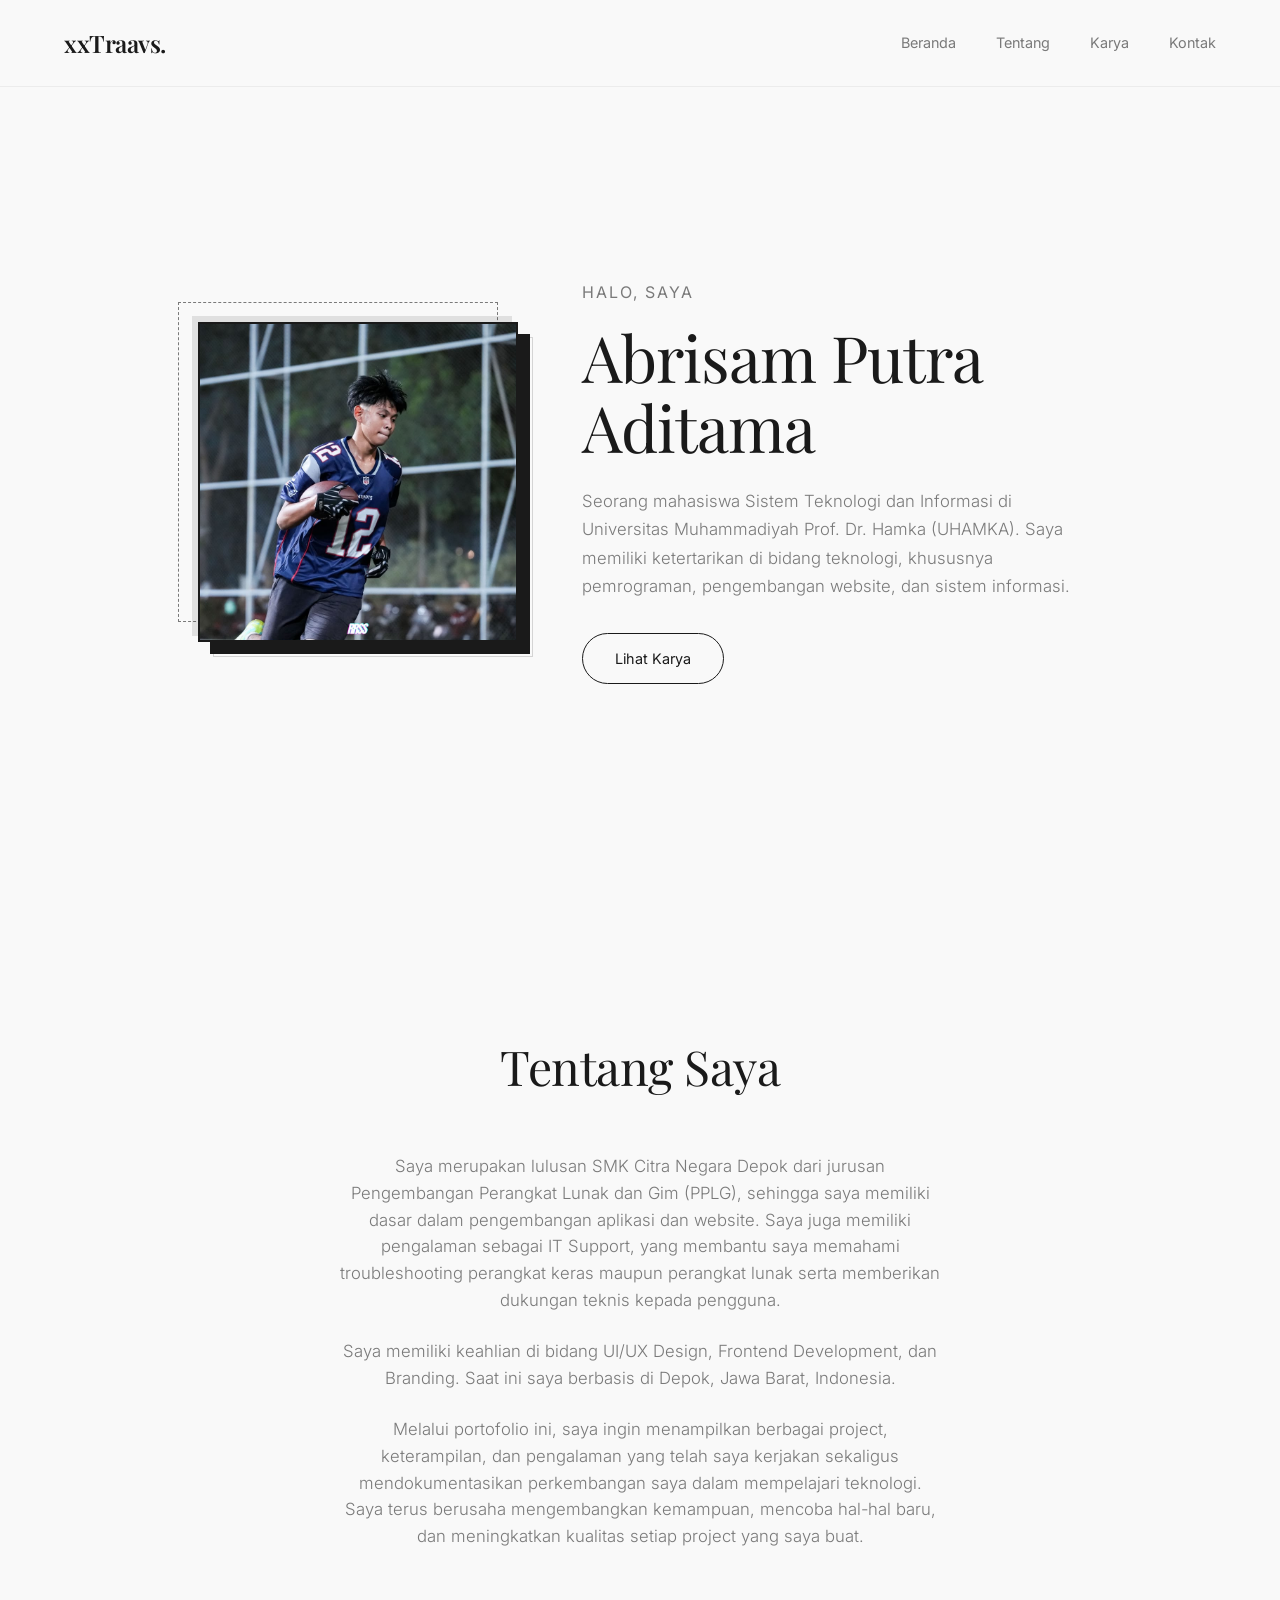
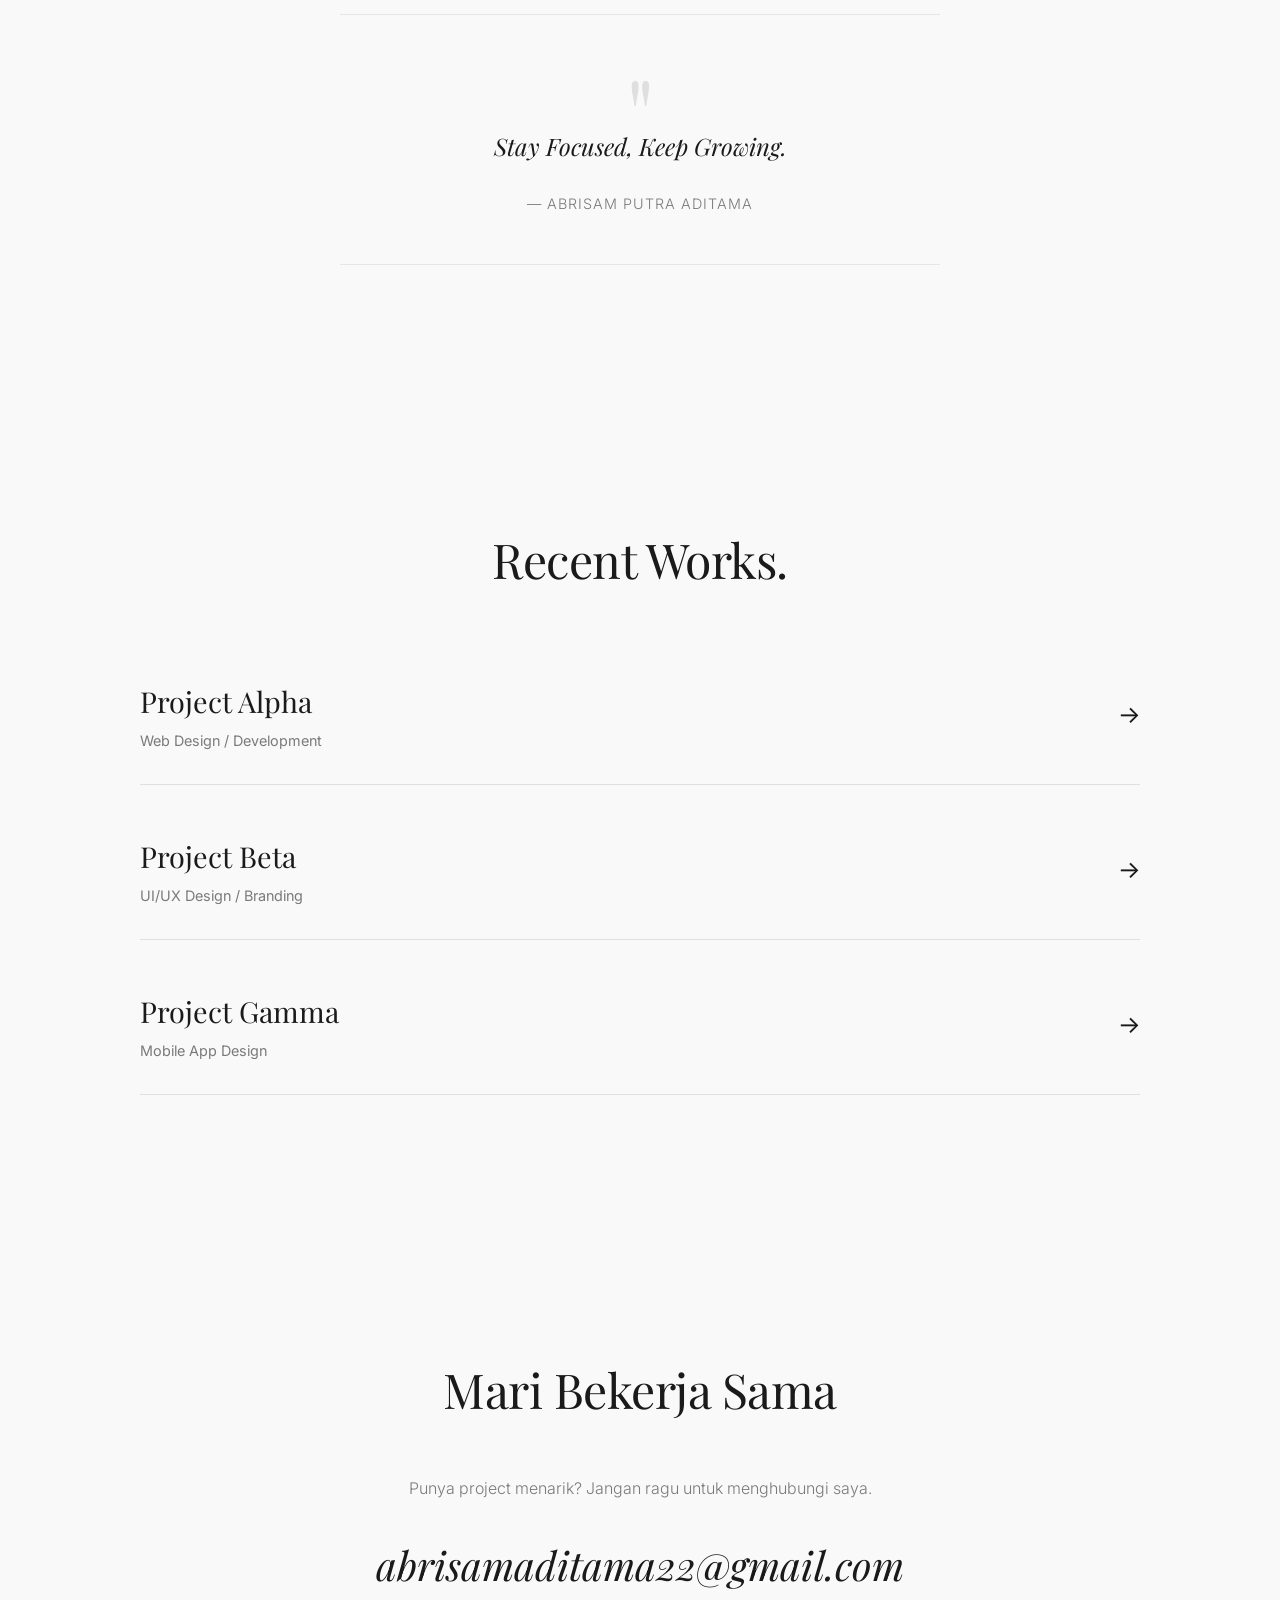
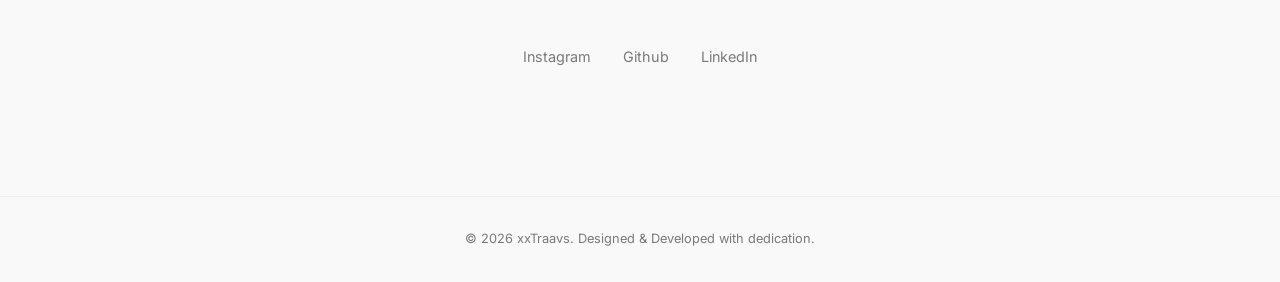
==== index.html @ 0d0a01e5 "My Portofolio" ====
<!DOCTYPE html>
<html lang="id">
<head>
    <meta charset="UTF-8">
    <meta name="viewport" content="width=device-width, initial-scale=1.0">
    <title>Portofolio | Abrisam Putra Aditama</title>
    <!-- Google Fonts: Playfair Display (Serif) & Inter (Sans-serif) -->
    <link rel="preconnect" href="https://fonts.googleapis.com">
    <link rel="preconnect" href="https://fonts.gstatic.com" crossorigin>
    <link href="https://fonts.googleapis.com/css2?family=Inter:wght@300;400;500&family=Playfair+Display:ital,wght@0,400;0,600;1,400&display=swap" rel="stylesheet">
    <!-- Link ke CSS -->
    <link rel="stylesheet" href="css/style.css">
</head>
<body>

    <!-- Navigasi -->
    <nav class="navbar">
        <div class="nav-container">
            <a href="#" class="logo">xxTraavs.</a>
            <ul class="nav-links">
                <li><a href="#home">Beranda</a></li>
                <li><a href="#about">Tentang</a></li>
                <li><a href="#projects">Karya</a></li>
                <li><a href="#contact">Kontak</a></li>
            </ul>
        </div>
    </nav>

    <!-- Hero Section -->
<section id="home" class="hero">
    <div class="hero-content fade-in">
        <div class="hero-layout">
            <!-- Foto dengan efek kolase -->
            <div class="profile-photo-wrapper">
                <img src="images/profile.jpg" alt="Abrisam Putra Aditama" class="profile-photo">
            </div>
            <!-- Teks -->
            <div class="hero-text">
                <p class="subtitle">Halo, saya</p>
                <h1 class="title">Abrisam Putra Aditama</h1>
                <p class="description">Seorang mahasiswa Sistem Teknologi dan Informasi di Universitas Muhammadiyah Prof. Dr. Hamka (UHAMKA). Saya memiliki ketertarikan di bidang teknologi, khususnya pemrograman, pengembangan website, dan sistem informasi.</p>
                <a href="#projects" class="btn">Lihat Karya</a>
            </div>
        </div>
    </div>
</section>

    <!-- About Section -->
<section id="about" class="section about">
    <div class="container">
        <h2 class="section-title fade-in">Tentang Saya</h2>
        <div class="about-content fade-in">
            <p>Saya merupakan lulusan SMK Citra Negara Depok dari jurusan Pengembangan Perangkat Lunak dan Gim (PPLG), sehingga saya memiliki dasar dalam pengembangan aplikasi dan website. Saya juga memiliki pengalaman sebagai IT Support, yang membantu saya memahami troubleshooting perangkat keras maupun perangkat lunak serta memberikan dukungan teknis kepada pengguna.</p>
            <p>Saya memiliki keahlian di bidang UI/UX Design, Frontend Development, dan Branding. Saat ini saya berbasis di Depok, Jawa Barat, Indonesia.</p>
            <p>Melalui portofolio ini, saya ingin menampilkan berbagai project, keterampilan, dan pengalaman yang telah saya kerjakan sekaligus mendokumentasikan perkembangan saya dalam mempelajari teknologi. Saya terus berusaha mengembangkan kemampuan, mencoba hal-hal baru, dan meningkatkan kualitas setiap project yang saya buat.</p>
            
            <!-- Quotes -->
            <div class="quotes fade-in">
                <span class="quote-mark">"</span>
                <p class="quote-text">Stay Focused, Keep Growing.</p>
                <span class="quote-author">— Abrisam Putra Aditama</span>
            </div>
        </div>
    </div>
</section>

    <!-- Projects Section -->
    <section id="projects" class="section projects">
        <div class="container">
            <h2 class="section-title fade-in">Recent Works.</h2>
            <div class="project-grid">
                
                <a href="projects/alpha.html" class="project-card fade-in">
                    <div class="project-info">
                        <h3>Project Alpha</h3>
                        <p>Web Design / Development</p>
                    </div>
                    <span class="arrow">→</span>
                </a>

                <a href="projects/beta.html" class="project-card fade-in">
                    <div class="project-info">
                        <h3>Project Beta</h3>
                        <p>UI/UX Design / Branding</p>
                    </div>
                    <span class="arrow">→</span>
                </a>

                <a href="projects/gamma.html" class="project-card fade-in">
                    <div class="project-info">
                        <h3>Project Gamma</h3>
                        <p>Mobile App Design</p>
                    </div>
                    <span class="arrow">→</span>
                </a>

            </div>
        </div>
    </section>

    <!-- Contact Section -->
    <section id="contact" class="section contact">
        <div class="container">
            <h2 class="section-title fade-in">Mari Bekerja Sama</h2>
            <p class="contact-text fade-in">Punya project menarik? Jangan ragu untuk menghubungi saya.</p>
            <a href="mailto:abrisamaditama22@gmail.com" class="email-link fade-in">abrisamaditama22@gmail.com</a>
            <div class="socials fade-in">
                <a href="https://www.instagram.com/saammmmm.___/">Instagram</a>
                <a href="https://github.com/xxSammm">Github</a>
                <a href="https://www.linkedin.com/in/abrisam-putra-aditama-50797238a/">LinkedIn</a>
            </div>
        </div>
    </section>

    <!-- Footer -->
    <footer class="footer">
        <p>&copy; 2026 xxTraavs. Designed & Developed with dedication.</p>
    </footer>

    <!-- Link ke JavaScript -->
    <script src="js/script.js"></script>
</body>
</html>
---- css/style.css ----
/* === RESET & VARIABEL === */
:root {
    --bg-color: #F9F9F9;
    --text-color: #1A1A1A;
    --muted-color: #7A7A7A;
    --accent-color: #2C2C2C;
    --font-serif: 'Playfair Display', serif;
    --font-sans: 'Inter', sans-serif;
}

* {
    margin: 0;
    padding: 0;
    box-sizing: border-box;
}

html {
    scroll-behavior: smooth;
}

body {
    font-family: var(--font-sans);
    background-color: var(--bg-color);
    color: var(--text-color);
    line-height: 1.6;
    overflow-x: hidden;
}

a {
    text-decoration: none;
    color: inherit;
}

/* === NAVIGASI === */
.navbar {
    position: fixed;
    top: 0;
    width: 100%;
    padding: 1.5rem 5%;
    background: rgba(249, 249, 249, 0.8);
    backdrop-filter: blur(10px);
    -webkit-backdrop-filter: blur(10px);
    z-index: 1000;
    border-bottom: 1px solid rgba(0,0,0,0.05);
}

.nav-container {
    display: flex;
    justify-content: space-between;
    align-items: center;
    max-width: 1200px;
    margin: 0 auto;
}

.logo {
    font-family: var(--font-serif);
    font-size: 1.5rem;
    font-weight: 600;
    letter-spacing: -0.5px;
}

.nav-links {
    display: flex;
    list-style: none;
    gap: 2.5rem;
}

.nav-links a {
    font-size: 0.9rem;
    font-weight: 400;
    color: var(--muted-color);
    transition: color 0.3s ease;
    position: relative;
}

.nav-links a:hover {
    color: var(--text-color);
}

.nav-links a::after {
    content: '';
    position: absolute;
    bottom: -4px;
    left: 0;
    width: 0;
    height: 1px;
    background: var(--text-color);
    transition: width 0.3s ease;
}

.nav-links a:hover::after {
    width: 100%;
}

/* === HERO SECTION (Updated dengan Foto) === */
.hero {
    min-height: 100vh;
    display: flex;
    align-items: center;
    justify-content: center;
    text-align: center;
    padding: 8rem 5% 5%;
}

.hero-content {
    max-width: 1100px;
    width: 100%;
}

/* Layout: Foto + Teks berdampingan */
.hero-layout {
    display: flex;
    align-items: center;
    justify-content: center;
    gap: 4rem;
    flex-wrap: wrap;
}

/* Wrapper Foto dengan efek kolase */
.profile-photo-wrapper {
    position: relative;
    flex-shrink: 0;
}

.profile-photo {
    width: 320px;
    height: 320px;
    object-fit: cover;
    display: block;
    /* Efek kolase: garis-garis di sekeliling foto */
    border: 2px solid var(--text-color);
    box-shadow: 
        12px 12px 0px var(--text-color),
        -6px -6px 0px rgba(0,0,0,0.1);
    position: relative;
    z-index: 2;
}

/* Garis dekoratif kolase di sekitar foto */
.profile-photo-wrapper::before {
    content: '';
    position: absolute;
    top: -20px;
    left: -20px;
    right: 20px;
    bottom: 20px;
    border: 1px dashed var(--muted-color);
    z-index: 1;
}

.profile-photo-wrapper::after {
    content: '';
    position: absolute;
    top: 15px;
    left: 15px;
    right: -15px;
    bottom: -15px;
    border: 1px solid rgba(0,0,0,0.15);
    z-index: 0;
}

/* Teks Hero */
.hero-text {
    text-align: left;
    max-width: 500px;
}

.hero-text .subtitle {
    font-size: 1rem;
    color: var(--muted-color);
    margin-bottom: 1rem;
    letter-spacing: 2px;
    text-transform: uppercase;
}

.hero-text .title {
    font-family: var(--font-serif);
    font-size: clamp(2.5rem, 5vw, 4rem);
    font-weight: 400;
    line-height: 1.1;
    margin-bottom: 1.5rem;
    letter-spacing: -1px;
}

.hero-text .description {
    font-size: 1.05rem;
    color: var(--muted-color);
    margin-bottom: 2rem;
    font-weight: 300;
    line-height: 1.7;
}

.hero-text .btn {
    display: inline-block;
    padding: 0.8rem 2rem;
    border: 1px solid var(--text-color);
    border-radius: 50px;
    font-size: 0.9rem;
    transition: all 0.3s ease;
}

.hero-text .btn:hover {
    background: var(--text-color);
    color: var(--bg-color);
}

/* Responsive: Stack vertikal di mobile */
@media (max-width: 768px) {
    .hero-layout {
        flex-direction: column;
        gap: 2.5rem;
    }

    .hero-text {
        text-align: center;
    }

    .profile-photo {
        width: 250px;
        height: 250px;
    }
}

/* === SECTIONS UMUM === */
.section {
    padding: 8rem 5%;
}

.container {
    max-width: 1000px;
    margin: 0 auto;
}

.section-title {
    font-family: var(--font-serif);
    font-size: clamp(2rem, 5vw, 3rem);
    font-weight: 400;
    margin-bottom: 3rem;
    text-align: center;
    letter-spacing: -0.5px;
}

/* === ABOUT === */
.about-content {
    text-align: center;
    max-width: 600px;
    margin: 0 auto;
    color: var(--muted-color);
    font-size: 1.05rem;
    font-weight: 300;
}

.about-content p + p {
    margin-top: 1.5rem;
}

/* === QUOTES === */
.quotes {
    margin-top: 4rem;
    padding: 3rem 2rem;
    position: relative;
    text-align: center;
    border-top: 1px solid rgba(0,0,0,0.08);
    border-bottom: 1px solid rgba(0,0,0,0.08);
}

.quote-mark {
    font-family: var(--font-serif);
    font-size: 6rem;
    color: rgba(0,0,0,0.1);
    line-height: 1;
    display: block;
    margin-bottom: -2rem;
    position: relative;
    z-index: 1;
}

.quote-text {
    font-family: var(--font-serif);
    font-size: clamp(1.2rem, 2.5vw, 1.5rem);
    font-style: italic;
    font-weight: 400;
    color: var(--text-color);
    line-height: 1.6;
    max-width: 600px;
    margin: 0 auto 1.5rem;
    position: relative;
    z-index: 2;
}

.quote-author {
    font-family: var(--font-sans);
    font-size: 0.9rem;
    color: var(--muted-color);
    letter-spacing: 1px;
    text-transform: uppercase;
}

/* Responsive untuk mobile */
@media (max-width: 768px) {
    .quotes {
        margin-top: 3rem;
        padding: 2rem 1rem;
    }
    
    .quote-mark {
        font-size: 4rem;
        margin-bottom: -1.5rem;
    }
}

/* === PROJECTS === */
.project-grid {
    display: flex;
    flex-direction: column;
    gap: 1rem;
}

.project-card {
    display: flex;
    justify-content: space-between;
    align-items: center;
    padding: 2rem 0;
    border-bottom: 1px solid rgba(0,0,0,0.1);
    transition: all 0.3s ease;
}

.project-card:hover {
    padding-left: 1.5rem;
}

.project-info h3 {
    font-family: var(--font-serif);
    font-size: 1.8rem;
    font-weight: 400;
    margin-bottom: 0.3rem;
}

.project-info p {
    font-size: 0.9rem;
    color: var(--muted-color);
}

.arrow {
    font-size: 1.5rem;
    transition: transform 0.3s ease;
}

.project-card:hover .arrow {
    transform: translateX(5px);
}

/* === CONTACT === */
.contact {
    text-align: center;
}

.contact-text {
    color: var(--muted-color);
    margin-bottom: 2rem;
    font-weight: 300;
}

.email-link {
    font-family: var(--font-serif);
    font-size: clamp(1.5rem, 4vw, 2.5rem);
    font-style: italic;
    position: relative;
    display: inline-block;
    transition: color 0.3s ease;
}

.email-link::after {
    content: '';
    position: absolute;
    bottom: -5px;
    left: 0;
    width: 100%;
    height: 1px;
    background: var(--text-color);
    transform: scaleX(0);
    transform-origin: right;
    transition: transform 0.4s ease;
}

.email-link:hover::after {
    transform: scaleX(1);
    transform-origin: left;
}

.socials {
    margin-top: 3rem;
    display: flex;
    justify-content: center;
    gap: 2rem;
}

.socials a {
    font-size: 0.9rem;
    color: var(--muted-color);
    transition: color 0.3s ease;
}

.socials a:hover {
    color: var(--text-color);
}

/* === FOOTER === */
.footer {
    text-align: center;
    padding: 2rem;
    font-size: 0.8rem;
    color: var(--muted-color);
    border-top: 1px solid rgba(0,0,0,0.05);
}

/* === ANIMASI (Fade In) === */
.fade-in {
    opacity: 0;
    transform: translateY(30px);
    transition: opacity 0.8s ease-out, transform 0.8s ease-out;
}

.fade-in.visible {
    opacity: 1;
    transform: translateY(0);
}

/* === RESPONSIVE === */
@media (max-width: 768px) {
    .nav-links {
        gap: 1.5rem;
    }
    
    .nav-links a {
        font-size: 0.8rem;
    }

    .section {
        padding: 5rem 5%;
    }

    .project-card:hover {
        padding-left: 0;
    }
}
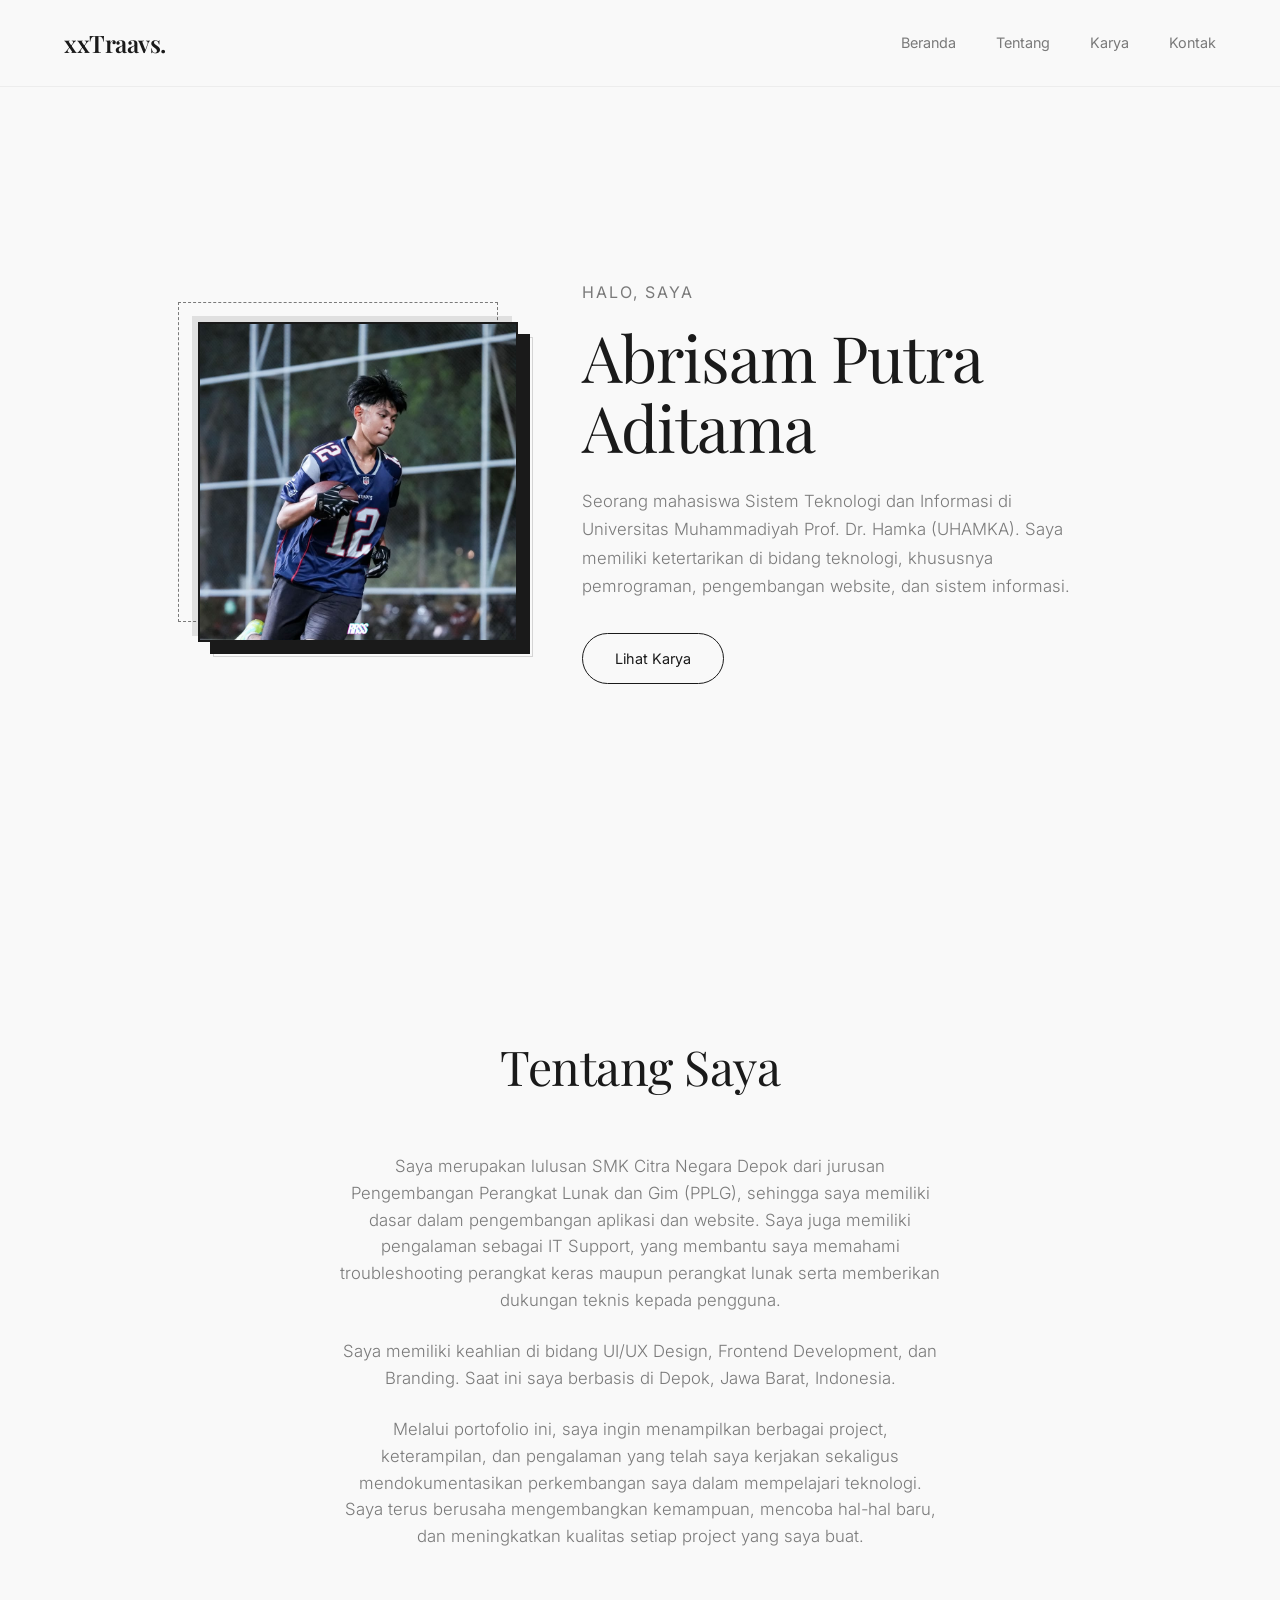
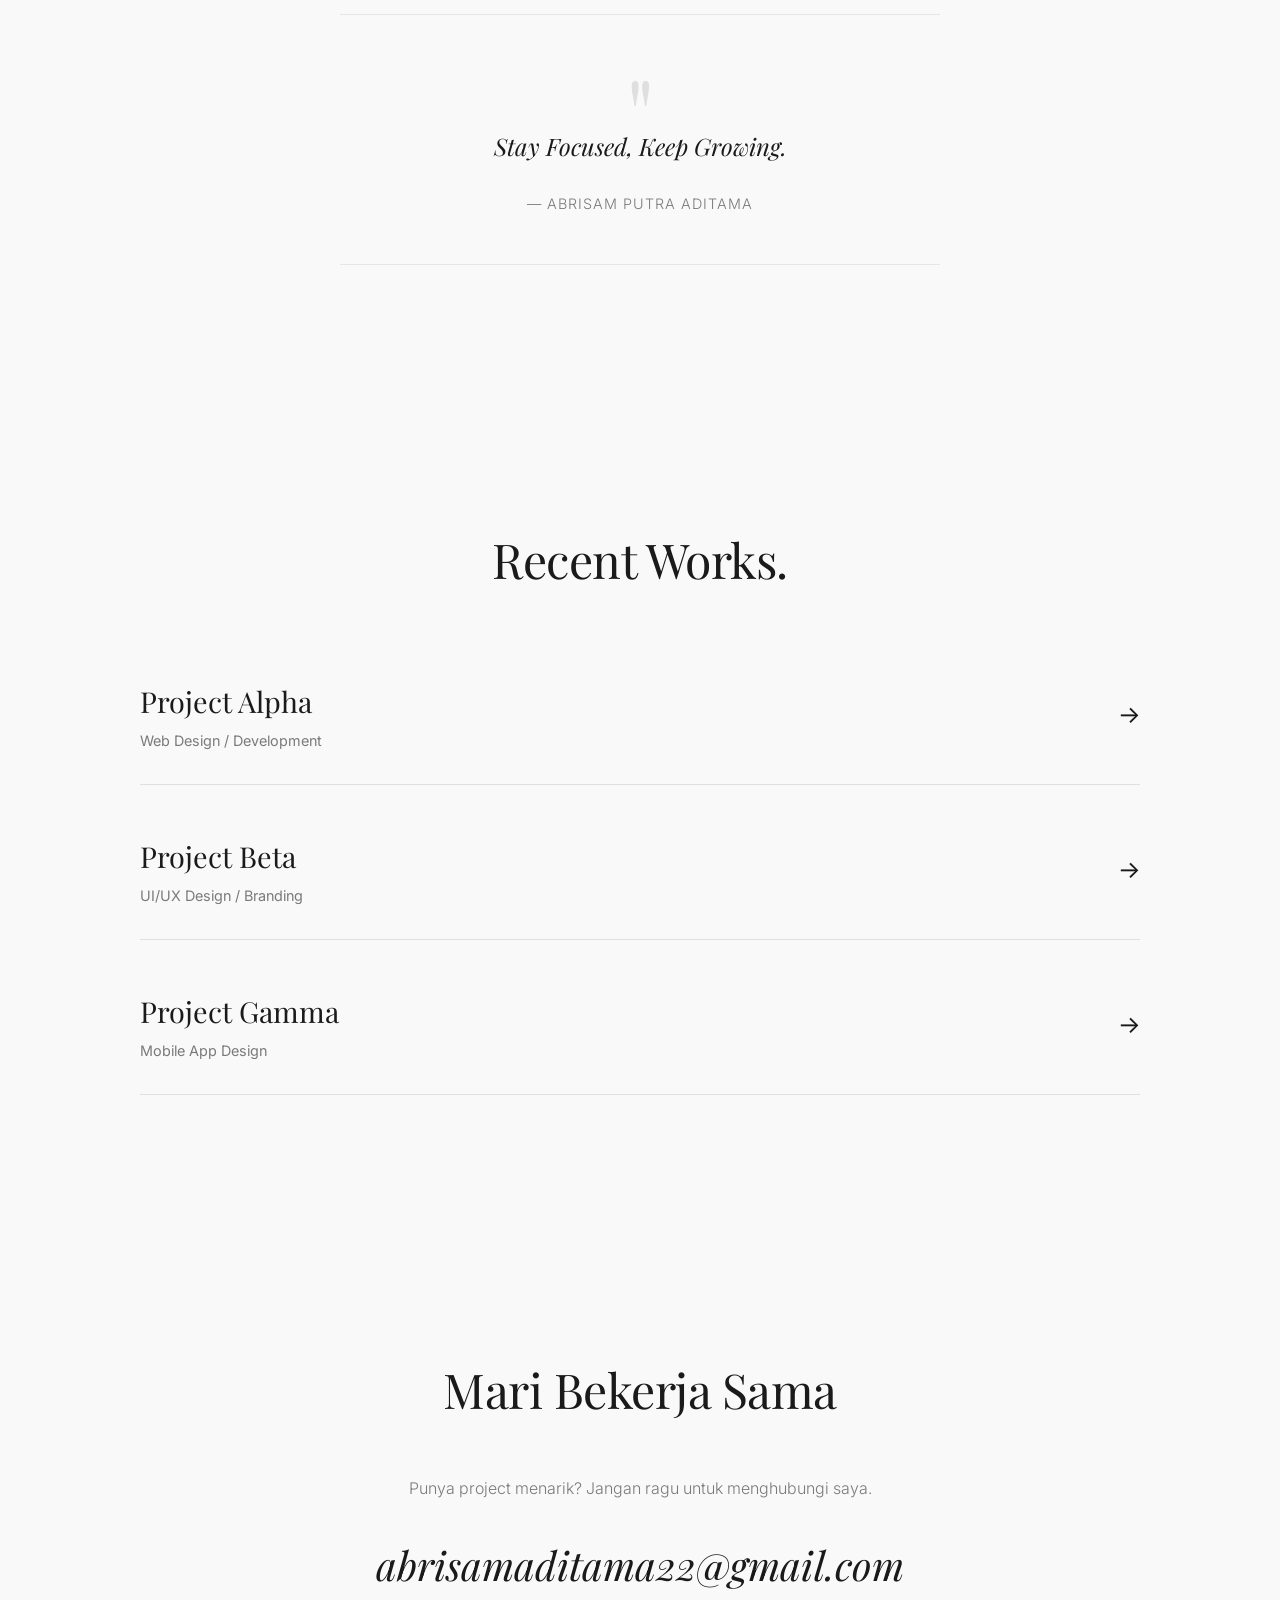
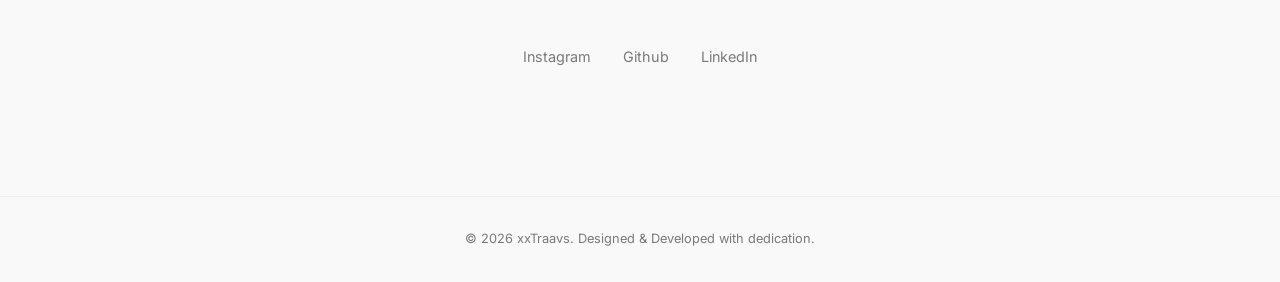
==== commit 5131bafa: "Update Portofolio Feature" ====
--- a/index.html
+++ b/index.html
@@ -14,17 +14,27 @@
 <body>
 
     <!-- Navigasi -->
-    <nav class="navbar">
-        <div class="nav-container">
-            <a href="#" class="logo">xxTraavs.</a>
-            <ul class="nav-links">
-                <li><a href="#home">Beranda</a></li>
-                <li><a href="#about">Tentang</a></li>
-                <li><a href="#projects">Karya</a></li>
-                <li><a href="#contact">Kontak</a></li>
-            </ul>
-        </div>
-    </nav>
+<nav class="navbar">
+    <div class="nav-container">
+        <a href="#" class="logo">xxTraavs.</a>
+        
+        <!-- Tombol Hamburger (baru) -->
+        <button class="hamburger" aria-label="Menu">
+            <span></span>
+            <span></span>
+            <span></span>
+        </button>
+
+        <ul class="nav-links">
+            <li><a href="#home">Beranda</a></li>
+            <li><a href="#about">Tentang</a></li>
+            <li><a href="#projects">Karya</a></li>
+            <li><a href="#contact">Kontak</a></li>
+        </ul>
+    </div>
+    <!-- Overlay (baru) -->
+    <div class="nav-overlay"></div>
+</nav>
 
     <!-- Hero Section -->
 <section id="home" class="hero">
--- a/css/style.css
+++ b/css/style.css
@@ -37,7 +37,7 @@
     top: 0;
     width: 100%;
     padding: 1.5rem 5%;
-    background: rgba(249, 249, 249, 0.8);
+    background: rgba(249, 249, 249, 0.9);
     backdrop-filter: blur(10px);
     -webkit-backdrop-filter: blur(10px);
     z-index: 1000;
@@ -57,6 +57,7 @@
     font-size: 1.5rem;
     font-weight: 600;
     letter-spacing: -0.5px;
+    flex-shrink: 0; /* Logo tidak mengecil */
 }
 
 .nav-links {
@@ -71,6 +72,7 @@
     color: var(--muted-color);
     transition: color 0.3s ease;
     position: relative;
+    white-space: nowrap; /* Teks tidak turun ke baris baru */
 }
 
 .nav-links a:hover {
@@ -90,6 +92,39 @@
 
 .nav-links a:hover::after {
     width: 100%;
+}
+
+/* Tombol Hamburger (tersembunyi di desktop) */
+.hamburger {
+    display: none;
+    flex-direction: column;
+    gap: 5px;
+    cursor: pointer;
+    background: none;
+    border: none;
+    padding: 5px;
+    z-index: 1001;
+}
+
+.hamburger span {
+    display: block;
+    width: 25px;
+    height: 2px;
+    background: var(--text-color);
+    transition: all 0.3s ease;
+}
+
+/* Animasi hamburger saat aktif */
+.hamburger.active span:nth-child(1) {
+    transform: rotate(45deg) translate(5px, 5px);
+}
+
+.hamburger.active span:nth-child(2) {
+    opacity: 0;
+}
+
+.hamburger.active span:nth-child(3) {
+    transform: rotate(-45deg) translate(5px, -5px);
 }
 
 /* === HERO SECTION (Updated dengan Foto) === */
@@ -426,14 +461,74 @@
     transform: translateY(0);
 }
 
-/* === RESPONSIVE === */
+/* === RESPONSIVE MOBILE === */
 @media (max-width: 768px) {
+    .navbar {
+        padding: 1rem 5%;
+    }
+
+    /* Tampilkan tombol hamburger */
+    .hamburger {
+        display: flex;
+    }
+
+    /* Ubah nav-links menjadi menu slide dari kanan */
     .nav-links {
-        gap: 1.5rem;
-    }
-    
+        position: fixed;
+        top: 0;
+        right: -100%;
+        width: 70%;
+        height: 100vh;
+        background: var(--bg-color);
+        flex-direction: column;
+        justify-content: center;
+        align-items: center;
+        gap: 2.5rem;
+        transition: right 0.4s ease;
+        box-shadow: -5px 0 20px rgba(0,0,0,0.05);
+        z-index: 1000;
+    }
+
+    .nav-links.active {
+        right: 0;
+    }
+
     .nav-links a {
-        font-size: 0.8rem;
+        font-size: 1.1rem;
+    }
+
+    /* Overlay gelap saat menu terbuka */
+    .nav-overlay {
+        position: fixed;
+        top: 0;
+        left: 0;
+        width: 100%;
+        height: 100vh;
+        background: rgba(0,0,0,0.3);
+        opacity: 0;
+        visibility: hidden;
+        transition: all 0.3s ease;
+        z-index: 999;
+    }
+
+    .nav-overlay.active {
+        opacity: 1;
+        visibility: visible;
+    }
+
+    /* Hero layout mobile */
+    .hero-layout {
+        flex-direction: column;
+        gap: 2.5rem;
+    }
+
+    .hero-text {
+        text-align: center;
+    }
+
+    .profile-photo {
+        width: 250px;
+        height: 250px;
     }
 
     .section {
@@ -443,4 +538,14 @@
     .project-card:hover {
         padding-left: 0;
     }
+
+    .quotes {
+        margin-top: 3rem;
+        padding: 2rem 1rem;
+    }
+    
+    .quote-mark {
+        font-size: 4rem;
+        margin-bottom: -1.5rem;
+    }
 }
